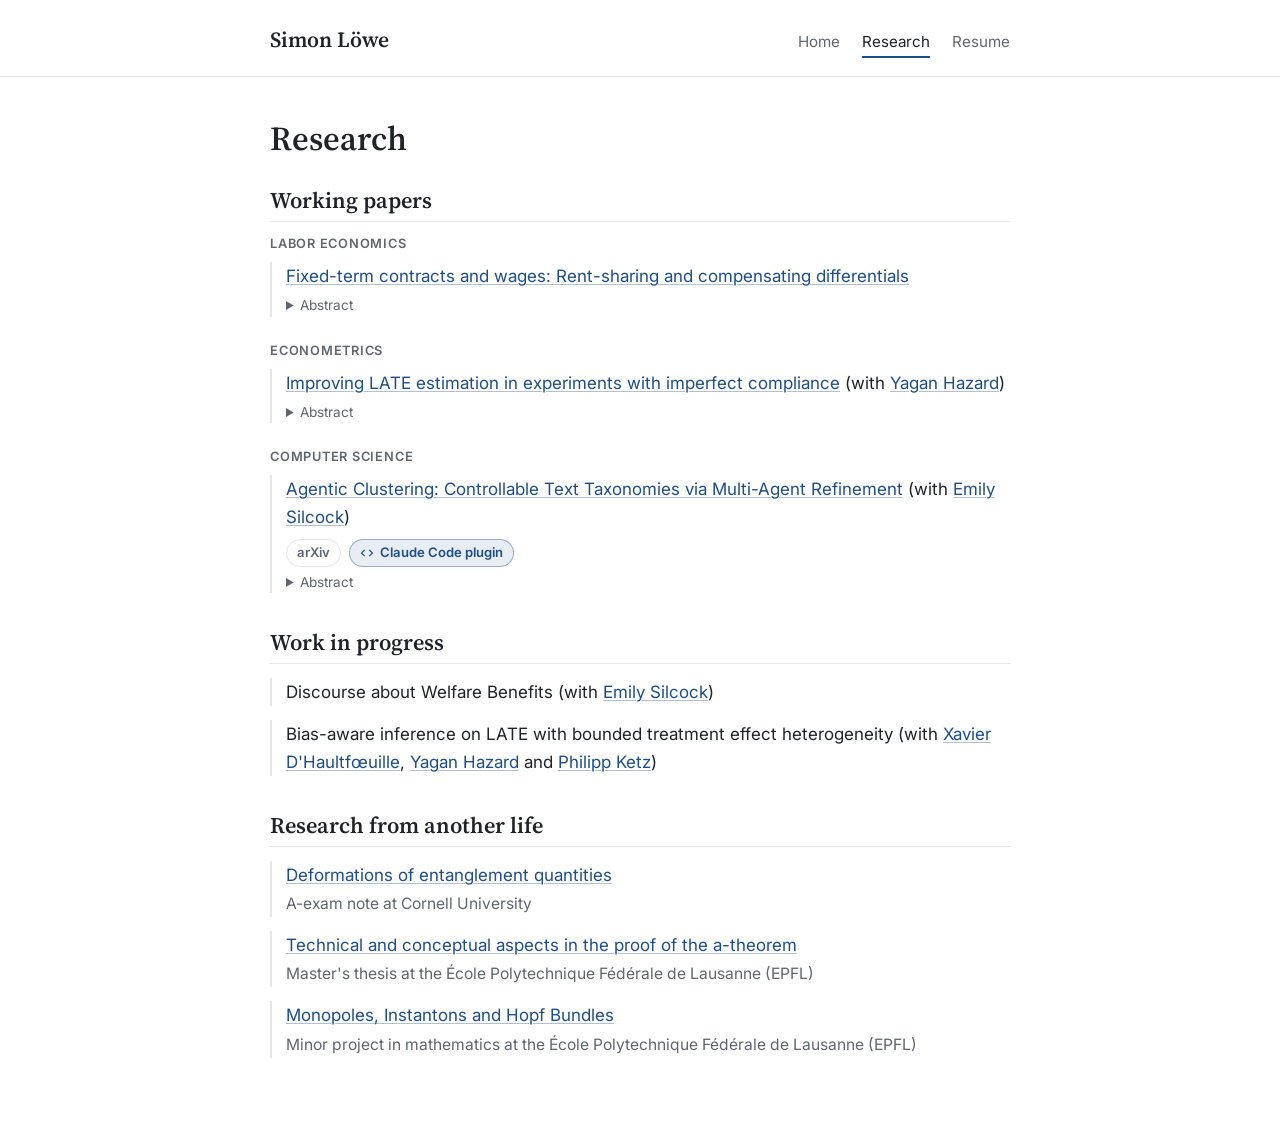
==== research.html @ dc2c5507 "Add Google Scholar link; show arXiv and Claude Code plugin as link buttons Co-Authored-By: Claude Op" ====
<!DOCTYPE html>
<html lang="en">
<head>
<meta charset="utf-8">
<meta name="viewport" content="width=device-width, initial-scale=1">
<meta name="color-scheme" content="light dark">
<title>Research | Simon Löwe</title>
<link rel="preconnect" href="https://fonts.googleapis.com">
<link rel="preconnect" href="https://fonts.gstatic.com" crossorigin>
<link href="https://fonts.googleapis.com/css2?family=Inter:wght@400;600&amp;family=Source+Serif+4:opsz,wght@8..60,600&amp;display=swap" rel="stylesheet">
<link rel="stylesheet" href="style.css">
</head>
<body>
<header>
<div class="wrap">
<a class="name" href="index.html">Simon Löwe</a>
<nav>
<a href="index.html">Home</a>
<a class="current" aria-current="page" href="research.html">Research</a>
<a href="resume.html">Resume</a>
</nav>
</div>
</header>
<main class="wrap">
<h1>Research</h1>
<h2>Working papers</h2>
<h3>Labor economics</h3>
<ul class="pubs" role="list">
<li><a href="papers/fixed-term-contracts-and-wages.pdf">Fixed-term contracts and wages: Rent-sharing and compensating differentials</a>
<details><summary>Abstract</summary><p>The effect of fixed-term contracts on wages is theoretically ambiguous. I introduce a simple monopsonistic model which incorporates segmented fixed-term and open-ended contracts markets, differential rent-sharing and compensating wage differentials for job security. Using exhaustive French administrative data, I then confirm several predictions of the model, documenting novel empirical facts about FTCs and wages. While the overall average wage gap between the contract types is estimated to be a precise zero, wages vary differentially between both contract types, resulting in a wage premium for low productivity firms and a wage penalty for high productivity firms. I then further illustrate the differential rent-sharing mechanism by documenting that firms only extend about half of the wage premium of open-ended contract workers to fixed-term contract workers. Finally, I show that the degree of rent-sharing varies with local labor market concentration for OECs but not for FTCs.</p></details></li>
</ul>
<h3>Econometrics</h3>
<ul class="pubs" role="list">
<li><a href="papers/late-estimation-imperfect-compliance.pdf">Improving LATE estimation in experiments with imperfect compliance</a> (with <a href="https://yaganhazard.github.io/">Yagan Hazard</a>)
<details><summary>Abstract</summary><p>The evaluation of many policies of interest (e.g., educational and training programs) inevitably face incomplete treatment group take-up. Estimation of causal effects in these controlled or natural “experiments with imperfect compliance” usually relies on an Instrumental Variable (IV) strategy, which often yields imprecise and thus possibly uninformative inference when compliance rates are low. We tackle this problem by proposing a Test-and-Select estimator that exploits covariate information to restrict estimation to a subpopulation with non-zero compliance. We derive the asymptotic properties of our proposed estimator under standard and weak-IV-like asymptotics, and study its finite sample properties in Monte Carlo simulations. We provide conditions under which it dominates the usual 2SLS estimator in terms of precision. Under an assumption on the degree of treatment effect heterogeneity, our estimator remains first-order unbiased with respect to the Local Average Treatment Effect (LATE) estimand, setting it apart from alternatives in the burgeoning literature on the use of first-stage heterogeneity to improve the precision of IV estimators. This robustness to treatment effect heterogeneity and the potential for precision gains are illustrated using Monte Carlo simulations and two empirical applications. Applying this new estimation procedure to the returns to schooling example (where compulsory schooling laws serve as instruments for educational attainment), we document that our methodology reduces standard errors by 12% to 48% depending on specifications.</p></details></li>
</ul>
<h3>Computer science</h3>
<ul class="pubs" role="list">
<li><a href="https://arxiv.org/abs/2606.01255">Agentic Clustering: Controllable Text Taxonomies via Multi-Agent Refinement</a> (with <a href="https://www.emilysilcock.com/home">Emily Silcock</a>)
<div class="tags"><a href="https://arxiv.org/abs/2606.01255">arXiv</a><a class="highlight" href="https://github.com/emilysilcock/agentic-clustering/blob/main/plugin/README.md#installation"><svg viewBox="0 0 24 24" aria-hidden="true"><path d="M8.7 16.6 4.1 12l4.6-4.6L7.3 6l-6 6 6 6zm6.6 0 4.6-4.6-4.6-4.6L16.7 6l6 6-6 6z"/></svg>Claude Code plugin</a></div>
<details><summary>Abstract</summary><p>Recent text-clustering methods use large language models to propose a cluster taxonomy from a corpus and then assign each text to it. These pipelines are fundamentally programmatic: the sequence of LLM calls and the rules for stopping, merging, and splitting clusters are fixed in code in advance, so they generalise poorly across corpora of different structure and cannot easily incorporate user-supplied constraints such as a target cluster count or a clustering intent. We propose an agentic alternative in which an orchestrator LLM inspects the state of the discovery process at each step and dispatches one of a small set of specialised agents - proposer, synthesizer, auditor, investigator, and critic - adapting the pipeline to the corpus rather than executing a fixed one. On seven public text-clustering benchmarks the method achieves state-of-the-art performance, beating the strongest prior LLM baseline by up to 32% in ARI.</p></details></li>
</ul>
<h2>Work in progress</h2>
<ul class="pubs" role="list">
<li>Discourse about Welfare Benefits (with <a href="https://www.emilysilcock.com/home">Emily Silcock</a>)</li>
<li>Bias-aware inference on LATE with bounded treatment effect heterogeneity (with <a href="https://faculty.crest.fr/xdhaultfoeuille/">Xavier D'Haultfœuille</a>, <a href="https://yaganhazard.github.io/">Yagan Hazard</a> and <a href="https://www.parisschoolofeconomics.com/ketz-philipp/">Philipp Ketz</a>)</li>
</ul>
<h2>Research from another life</h2>
<ul class="pubs" role="list">
<li><a href="papers/deformations-of-entanglement-quantities.pdf">Deformations of entanglement quantities</a><br><span class="note">A-exam note at Cornell University</span></li>
<li><a href="papers/a-theorem-master-thesis.pdf">Technical and conceptual aspects in the proof of the a-theorem</a><br><span class="note">Master's thesis at the École Polytechnique Fédérale de Lausanne (EPFL)</span></li>
<li><a href="papers/monopoles-instantons-hopf-bundles.pdf">Monopoles, Instantons and Hopf Bundles</a><br><span class="note">Minor project in mathematics at the École Polytechnique Fédérale de Lausanne (EPFL)</span></li>
</ul>
</main>
</body>
</html>
---- style.css ----
:root {
  --text: #1f2328;
  --muted: #5f6670;
  --rule: #e4e6ea;
  --accent: #1d4e89;
  --accent-hover: #0f3460;
  --bg: #ffffff;
  color-scheme: light dark;
  --serif: "Source Serif 4", Georgia, "Times New Roman", serif;
  --sans: "Inter", -apple-system, BlinkMacSystemFont, "Segoe UI", Roboto, Helvetica, Arial, sans-serif;
}

@media (prefers-color-scheme: dark) {
  :root {
    --text: #e6e7e9;
    --muted: #a0a6ae;
    --rule: #30343a;
    --accent: #8db8ec;
    --accent-hover: #b5d2f5;
    --bg: #16181b;
  }
}

*, *::before, *::after { box-sizing: border-box; }

html { -webkit-text-size-adjust: 100%; }

body {
  margin: 0;
  background: var(--bg);
  color: var(--text);
  font-family: var(--sans);
  font-size: 1.0625rem;
  line-height: 1.65;
  overflow-wrap: break-word;
}

.wrap {
  max-width: 780px;
  margin: 0 auto;
  padding-left: 20px;
  padding-right: 20px;
}

/* Header */
header {
  border-bottom: 1px solid var(--rule);
}

header .wrap {
  display: flex;
  flex-wrap: wrap;
  align-items: baseline;
  justify-content: space-between;
  gap: 8px 24px;
  padding-top: 22px;
  padding-bottom: 18px;
}

header .name {
  font-family: var(--serif);
  font-size: 1.35rem;
  font-weight: 600;
  color: var(--text);
  text-decoration: none;
}

nav {
  display: flex;
  flex-wrap: wrap;
  gap: 4px 22px;
  font-size: 0.95rem;
}

nav a {
  color: var(--muted);
  text-decoration: none;
  padding: 2px 0;
  border-bottom: 2px solid transparent;
}

nav a:hover { color: var(--text); }

nav a.current {
  color: var(--text);
  border-bottom-color: var(--accent);
}

/* Main content */
main {
  padding-top: 40px;
  padding-bottom: 72px;
}

h1, h2, h3 {
  font-family: var(--serif);
  font-weight: 600;
  line-height: 1.25;
}

h1 {
  font-size: 2.1rem;
  margin: 0 0 24px;
}

h2 {
  font-size: 1.4rem;
  margin: 36px 0 14px;
  padding-bottom: 6px;
  border-bottom: 1px solid var(--rule);
}

h3 {
  font-family: var(--sans);
  font-size: 0.8rem;
  font-weight: 600;
  letter-spacing: 0.06em;
  text-transform: uppercase;
  margin: 26px 0 10px;
  color: var(--muted);
}

h1 + h2 { margin-top: 28px; }
h2 + h3 { margin-top: 14px; }

p { margin: 0 0 16px; }

a {
  color: var(--accent);
  text-decoration: underline;
  text-decoration-thickness: 1px;
  text-underline-offset: 2px;
  text-decoration-color: color-mix(in srgb, var(--accent) 35%, transparent);
}

a:hover {
  color: var(--accent-hover);
  text-decoration-color: currentColor;
}

a:focus-visible {
  outline: 2px solid var(--accent);
  outline-offset: 2px;
  border-radius: 2px;
}

header .name:hover { color: var(--text); }

ul {
  margin: 0 0 16px;
  padding-left: 20px;
}

li { margin-bottom: 8px; }
ul:last-child { margin-bottom: 0; }
li::marker { color: var(--muted); }

li ul {
  margin-top: 6px;
  margin-bottom: 4px;
}

li li {
  margin-bottom: 4px;
  font-size: 0.95em;
  color: var(--muted);
}

.note {
  color: var(--muted);
  font-size: 0.92em;
}

.date {
  font-weight: 600;
}

/* Resume: date column beside each entry */
.cv {
  display: grid;
  gap: 18px;
  margin-bottom: 8px;
}

.entry {
  display: grid;
  grid-template-columns: 9.5rem 1fr;
  gap: 4px 24px;
}

.when {
  color: var(--muted);
  font-size: 0.92rem;
  padding-top: 2px;
}

.what { min-width: 0; }
.what strong { font-weight: 600; }

ul.details {
  list-style: none;
  padding-left: 0;
  margin: 4px 0 0;
}

ul.details li {
  margin-bottom: 2px;
  font-size: 0.93rem;
  color: var(--muted);
}

/* Home page: photo beside bio */
.intro {
  display: grid;
  grid-template-columns: 220px 1fr;
  gap: 36px;
  align-items: start;
}

.intro h1 { margin-bottom: 18px; }

img.profile {
  width: 100%;
  height: auto;
  display: block;
  border-radius: 6px;
  margin-top: 6px;
}

/* Lists of papers and links */
.pubs {
  list-style: none;
  padding-left: 0;
}

.pubs > li {
  margin-bottom: 14px;
  padding-left: 14px;
  border-left: 2px solid var(--rule);
}

@media (max-width: 640px) {
  body { font-size: 1rem; }
  main { padding-top: 28px; }
  h1 { font-size: 1.75rem; }
  .intro {
    grid-template-columns: 1fr;
    gap: 20px;
  }
  img.profile { max-width: 140px; margin-top: 0; }
  h2 { margin-top: 32px; font-size: 1.3rem; }
  header .wrap { padding-top: 16px; padding-bottom: 12px; row-gap: 4px; }
  nav { gap: 4px 18px; }
  .entry { grid-template-columns: 1fr; gap: 0; }
  .when { padding-top: 0; }
}

/* Profile links under the name */
.links {
  display: flex;
  flex-wrap: wrap;
  gap: 6px 20px;
  margin: -6px 0 20px;
  font-size: 0.93rem;
}

.links a {
  display: inline-flex;
  align-items: center;
  gap: 6px;
  color: var(--muted);
  text-decoration: none;
}

.links a:hover { color: var(--accent); }

.links svg {
  width: 16px;
  height: 16px;
  fill: currentColor;
  flex: none;
}

details { margin-top: 4px; }

summary {
  cursor: pointer;
  width: fit-content;
  font-size: 0.85rem;
  color: var(--muted);
}

summary:hover { color: var(--text); }

details p {
  margin: 8px 0 4px;
  font-size: 0.92rem;
  color: var(--muted);
  line-height: 1.6;
}

/* Small link buttons under a paper */
.tags {
  display: flex;
  flex-wrap: wrap;
  gap: 8px;
  margin-top: 8px;
}

.tags a {
  display: inline-flex;
  align-items: center;
  gap: 6px;
  padding: 2px 10px;
  border: 1px solid var(--rule);
  border-radius: 999px;
  font-size: 0.82rem;
  font-weight: 600;
  color: var(--muted);
  text-decoration: none;
}

.tags a:hover {
  border-color: var(--accent);
  color: var(--accent);
}

.tags a.highlight {
  border-color: color-mix(in srgb, var(--accent) 40%, transparent);
  background: color-mix(in srgb, var(--accent) 10%, transparent);
  color: var(--accent);
}

.tags a.highlight:hover { background: color-mix(in srgb, var(--accent) 18%, transparent); }

.tags svg {
  width: 14px;
  height: 14px;
  fill: currentColor;
}
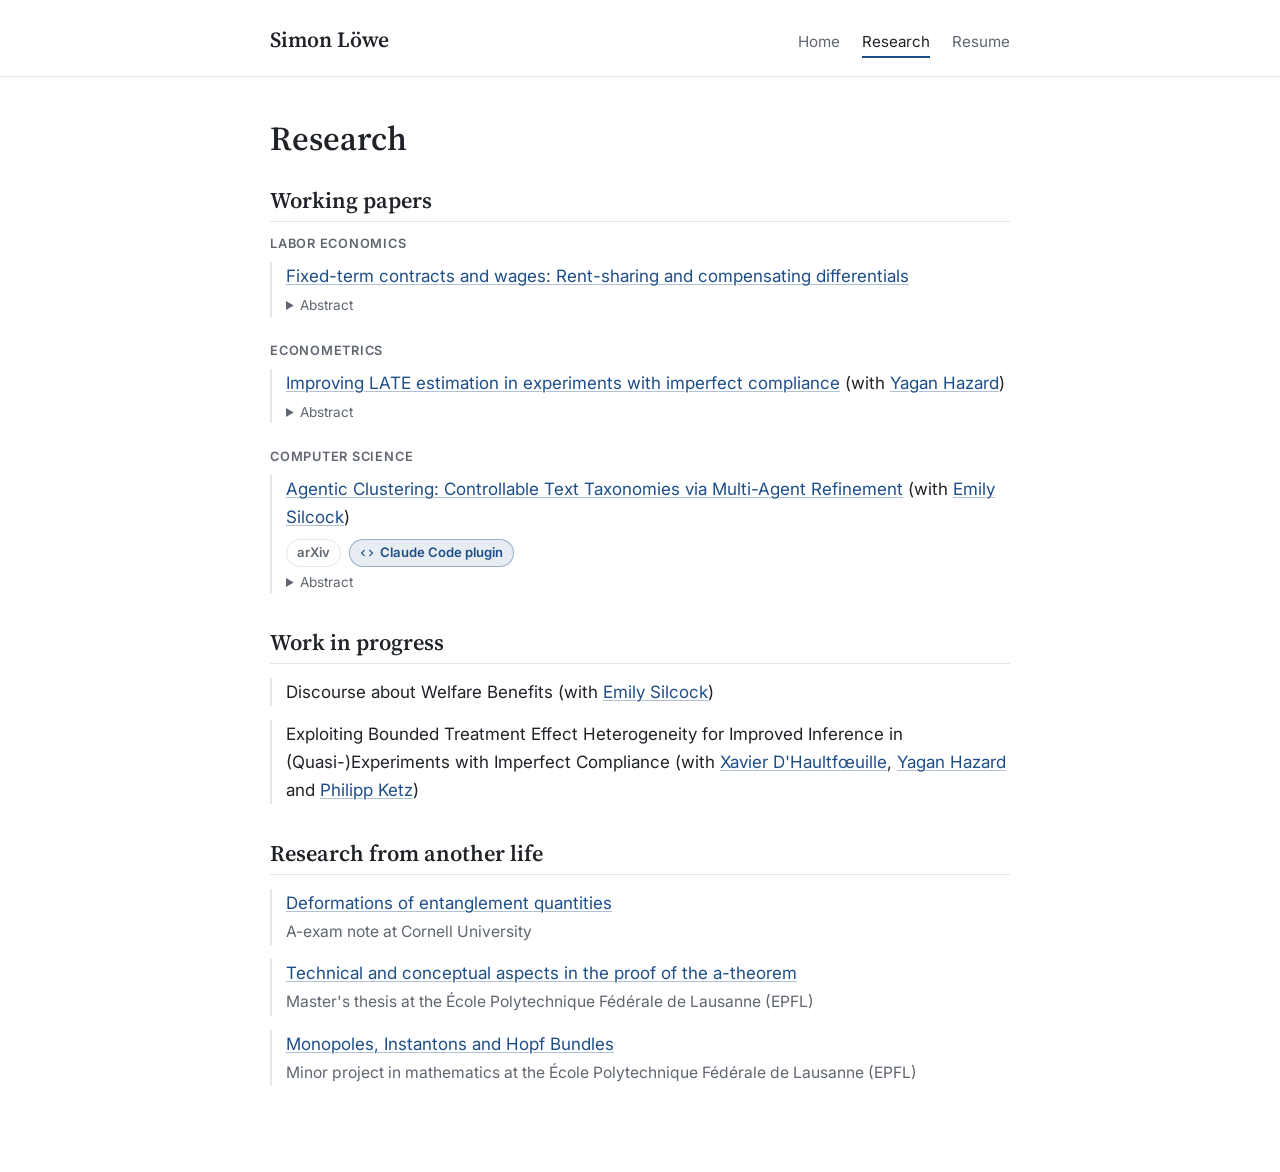
==== commit 016f4ccc: "Fix review findings: bio, paper links, metadata, favicon - Update home bio to match current research" ====
--- a/research.html
+++ b/research.html
@@ -5,6 +5,18 @@
 <meta name="viewport" content="width=device-width, initial-scale=1">
 <meta name="color-scheme" content="light dark">
 <title>Research | Simon Löwe</title>
+<meta name="description" content="Working papers and research by Simon Löwe on fixed-term contracts and wages, LATE estimation, and agentic text clustering.">
+<link rel="canonical" href="https://simon-lowe.github.io/research.html">
+<link rel="icon" href="favicon.svg" type="image/svg+xml">
+<link rel="icon" href="favicon.png" type="image/png" sizes="32x32">
+<link rel="apple-touch-icon" href="apple-touch-icon.png">
+<meta property="og:type" content="website">
+<meta property="og:site_name" content="Simon Löwe">
+<meta property="og:title" content="Research | Simon Löwe">
+<meta property="og:description" content="Working papers and research by Simon Löwe on fixed-term contracts and wages, LATE estimation, and agentic text clustering.">
+<meta property="og:url" content="https://simon-lowe.github.io/research.html">
+<meta property="og:image" content="https://simon-lowe.github.io/images/simon-loewe.jpg">
+<meta name="twitter:card" content="summary">
 <link rel="preconnect" href="https://fonts.googleapis.com">
 <link rel="preconnect" href="https://fonts.gstatic.com" crossorigin>
 <link href="https://fonts.googleapis.com/css2?family=Inter:wght@400;600&amp;family=Source+Serif+4:opsz,wght@8..60,600&amp;display=swap" rel="stylesheet">
@@ -31,19 +43,19 @@
 </ul>
 <h3>Econometrics</h3>
 <ul class="pubs" role="list">
-<li><a href="papers/late-estimation-imperfect-compliance.pdf">Improving LATE estimation in experiments with imperfect compliance</a> (with <a href="https://yaganhazard.github.io/">Yagan Hazard</a>)
+<li><a href="https://yaganhazard.github.io/assets/files/LATEPS_JMP.pdf">Improving LATE estimation in experiments with imperfect compliance</a> (with <a href="https://yaganhazard.github.io/">Yagan Hazard</a>)
 <details><summary>Abstract</summary><p>The evaluation of many policies of interest (e.g., educational and training programs) inevitably face incomplete treatment group take-up. Estimation of causal effects in these controlled or natural “experiments with imperfect compliance” usually relies on an Instrumental Variable (IV) strategy, which often yields imprecise and thus possibly uninformative inference when compliance rates are low. We tackle this problem by proposing a Test-and-Select estimator that exploits covariate information to restrict estimation to a subpopulation with non-zero compliance. We derive the asymptotic properties of our proposed estimator under standard and weak-IV-like asymptotics, and study its finite sample properties in Monte Carlo simulations. We provide conditions under which it dominates the usual 2SLS estimator in terms of precision. Under an assumption on the degree of treatment effect heterogeneity, our estimator remains first-order unbiased with respect to the Local Average Treatment Effect (LATE) estimand, setting it apart from alternatives in the burgeoning literature on the use of first-stage heterogeneity to improve the precision of IV estimators. This robustness to treatment effect heterogeneity and the potential for precision gains are illustrated using Monte Carlo simulations and two empirical applications. Applying this new estimation procedure to the returns to schooling example (where compulsory schooling laws serve as instruments for educational attainment), we document that our methodology reduces standard errors by 12% to 48% depending on specifications.</p></details></li>
 </ul>
 <h3>Computer science</h3>
 <ul class="pubs" role="list">
-<li><a href="https://arxiv.org/abs/2606.01255">Agentic Clustering: Controllable Text Taxonomies via Multi-Agent Refinement</a> (with <a href="https://www.emilysilcock.com/home">Emily Silcock</a>)
+<li><a href="https://arxiv.org/abs/2606.01255">Agentic Clustering: Controllable Text Taxonomies via Multi-Agent Refinement</a> (with <a href="https://emilysilcock.com/">Emily Silcock</a>)
 <div class="tags"><a href="https://arxiv.org/abs/2606.01255">arXiv</a><a class="highlight" href="https://github.com/emilysilcock/agentic-clustering/blob/main/plugin/README.md#installation"><svg viewBox="0 0 24 24" aria-hidden="true"><path d="M8.7 16.6 4.1 12l4.6-4.6L7.3 6l-6 6 6 6zm6.6 0 4.6-4.6-4.6-4.6L16.7 6l6 6-6 6z"/></svg>Claude Code plugin</a></div>
 <details><summary>Abstract</summary><p>Recent text-clustering methods use large language models to propose a cluster taxonomy from a corpus and then assign each text to it. These pipelines are fundamentally programmatic: the sequence of LLM calls and the rules for stopping, merging, and splitting clusters are fixed in code in advance, so they generalise poorly across corpora of different structure and cannot easily incorporate user-supplied constraints such as a target cluster count or a clustering intent. We propose an agentic alternative in which an orchestrator LLM inspects the state of the discovery process at each step and dispatches one of a small set of specialised agents - proposer, synthesizer, auditor, investigator, and critic - adapting the pipeline to the corpus rather than executing a fixed one. On seven public text-clustering benchmarks the method achieves state-of-the-art performance, beating the strongest prior LLM baseline by up to 32% in ARI.</p></details></li>
 </ul>
 <h2>Work in progress</h2>
 <ul class="pubs" role="list">
-<li>Discourse about Welfare Benefits (with <a href="https://www.emilysilcock.com/home">Emily Silcock</a>)</li>
-<li>Bias-aware inference on LATE with bounded treatment effect heterogeneity (with <a href="https://faculty.crest.fr/xdhaultfoeuille/">Xavier D'Haultfœuille</a>, <a href="https://yaganhazard.github.io/">Yagan Hazard</a> and <a href="https://www.parisschoolofeconomics.com/ketz-philipp/">Philipp Ketz</a>)</li>
+<li>Discourse about Welfare Benefits (with <a href="https://emilysilcock.com/">Emily Silcock</a>)</li>
+<li>Exploiting Bounded Treatment Effect Heterogeneity for Improved Inference in (Quasi-)Experiments with Imperfect Compliance (with <a href="https://faculty.crest.fr/xdhaultfoeuille/">Xavier D'Haultfœuille</a>, <a href="https://yaganhazard.github.io/">Yagan Hazard</a> and <a href="https://www.parisschoolofeconomics.com/ketz-philipp/">Philipp Ketz</a>)</li>
 </ul>
 <h2>Research from another life</h2>
 <ul class="pubs" role="list">
--- a/style.css
+++ b/style.css
@@ -199,14 +199,26 @@
 
 ul.details {
   list-style: none;
+  display: grid;
+  gap: 6px;
+  margin: 8px 0 0;
   padding-left: 0;
-  margin: 4px 0 0;
 }
 
 ul.details li {
-  margin-bottom: 2px;
+  position: relative;
+  margin: 0;
+  padding-left: 16px;
   font-size: 0.93rem;
-  color: var(--muted);
+  line-height: 1.45;
+  color: var(--muted);
+}
+
+ul.details li::before {
+  content: "–";
+  position: absolute;
+  left: 0;
+  color: color-mix(in srgb, var(--muted) 60%, transparent);
 }
 
 /* Home page: photo beside bio */
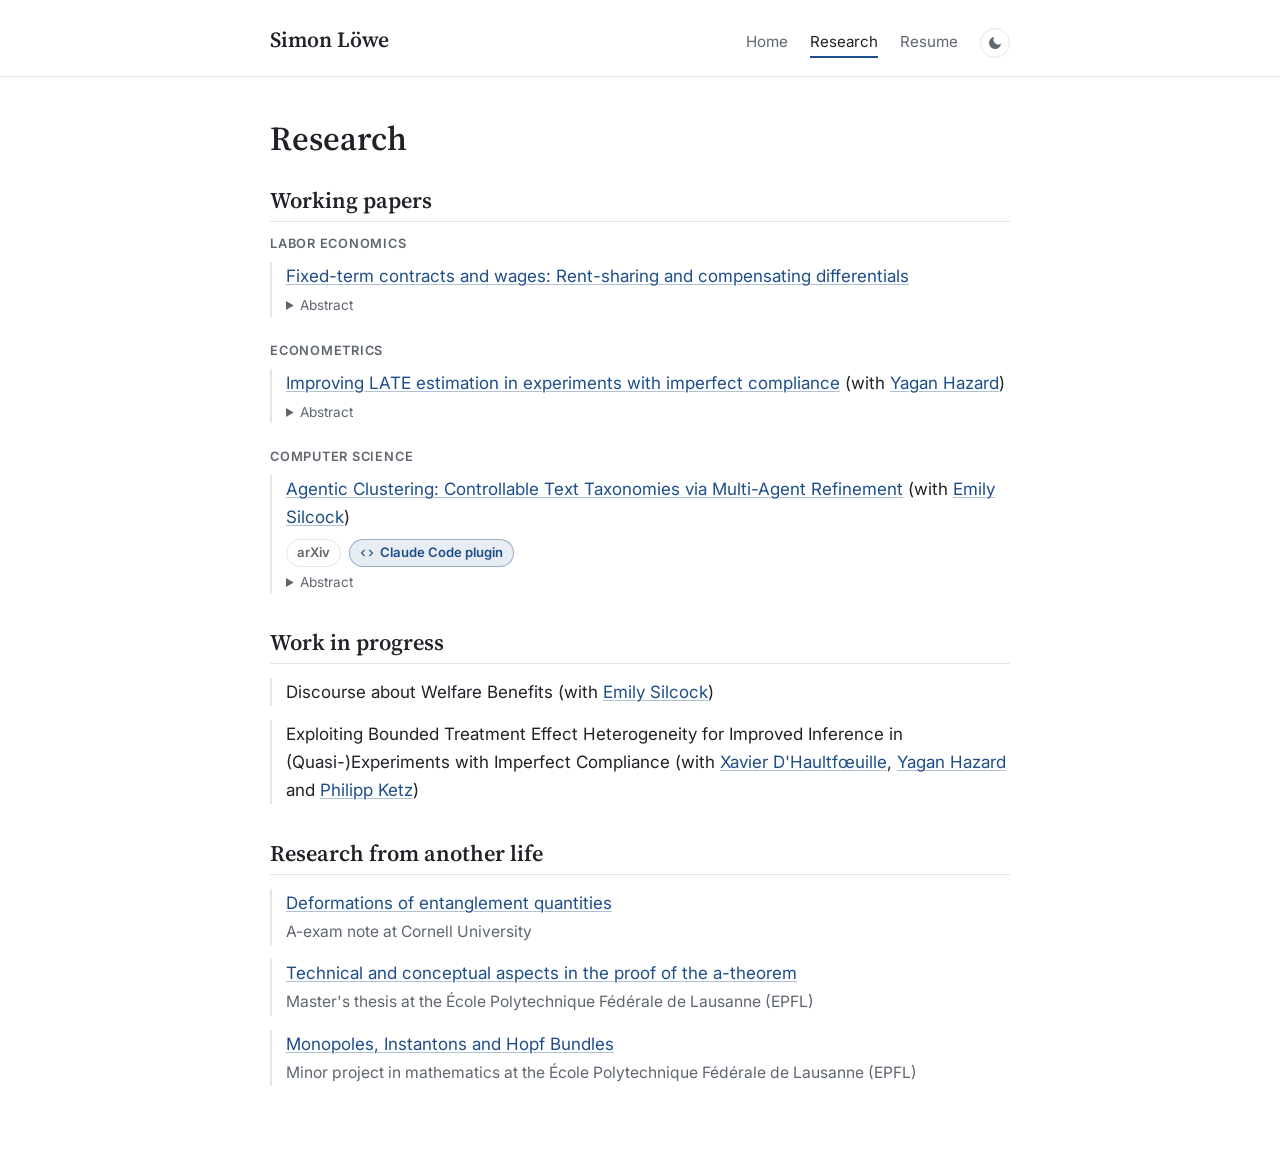
==== commit 4c3997c6: "Add a light/dark theme toggle The site follows the visitor's system setting by default; a header but" ====
--- a/research.html
+++ b/research.html
@@ -3,7 +3,7 @@
 <head>
 <meta charset="utf-8">
 <meta name="viewport" content="width=device-width, initial-scale=1">
-<meta name="color-scheme" content="light dark">
+<meta name="color-scheme" content="light">
 <title>Research | Simon Löwe</title>
 <meta name="description" content="Working papers and research by Simon Löwe on fixed-term contracts and wages, LATE estimation, and agentic text clustering.">
 <link rel="canonical" href="https://simon-lowe.github.io/research.html">
@@ -21,6 +21,8 @@
 <link rel="preconnect" href="https://fonts.gstatic.com" crossorigin>
 <link href="https://fonts.googleapis.com/css2?family=Inter:wght@400;600&amp;family=Source+Serif+4:opsz,wght@8..60,600&amp;display=swap" rel="stylesheet">
 <link rel="stylesheet" href="style.css">
+<script>(function(){var t;try{t=localStorage.getItem("theme")}catch(e){}if(t==="dark"||(!t&&matchMedia("(prefers-color-scheme: dark)").matches))document.documentElement.dataset.theme="dark"})()</script>
+<script src="theme.js" defer></script>
 </head>
 <body>
 <header>
@@ -30,6 +32,7 @@
 <a href="index.html">Home</a>
 <a class="current" aria-current="page" href="research.html">Research</a>
 <a href="resume.html">Resume</a>
+<button class="theme-toggle" type="button" aria-label="Switch to dark mode" title="Switch to dark mode"><svg class="moon" viewBox="0 0 24 24" aria-hidden="true"><path d="M21 12.8A9 9 0 1 1 11.2 3a7 7 0 0 0 9.8 9.8z"/></svg><svg class="sun" viewBox="0 0 24 24" aria-hidden="true"><path d="M12 7a5 5 0 1 0 0 10 5 5 0 0 0 0-10zm0-5 1 3h-2zm0 20-1-3h2zM2 12l3-1v2zm20 0-3 1v-2zM4.9 4.9l2.8 1.4-1.4 1.4zm14.2 14.2-2.8-1.4 1.4-1.4zM4.9 19.1l1.4-2.8 1.4 1.4zM19.1 4.9l-1.4 2.8-1.4-1.4z"/></svg></button>
 </nav>
 </div>
 </header>
--- a/style.css
+++ b/style.css
@@ -5,20 +5,20 @@
   --accent: #1d4e89;
   --accent-hover: #0f3460;
   --bg: #ffffff;
-  color-scheme: light dark;
+  color-scheme: light;
   --serif: "Source Serif 4", Georgia, "Times New Roman", serif;
   --sans: "Inter", -apple-system, BlinkMacSystemFont, "Segoe UI", Roboto, Helvetica, Arial, sans-serif;
 }
 
-@media (prefers-color-scheme: dark) {
-  :root {
-    --text: #e6e7e9;
-    --muted: #a0a6ae;
-    --rule: #30343a;
-    --accent: #8db8ec;
-    --accent-hover: #b5d2f5;
-    --bg: #16181b;
-  }
+/* Dark theme: follows the system setting until the header toggle (theme.js) sets a choice */
+:root[data-theme="dark"] {
+  color-scheme: dark;
+  --text: #e6e7e9;
+  --muted: #a0a6ae;
+  --rule: #30343a;
+  --accent: #8db8ec;
+  --accent-hover: #b5d2f5;
+  --bg: #16181b;
 }
 
 *, *::before, *::after { box-sizing: border-box; }
@@ -80,6 +80,34 @@
 }
 
 nav a:hover { color: var(--text); }
+
+nav { align-items: center; }
+
+.theme-toggle {
+  display: inline-flex;
+  align-items: center;
+  justify-content: center;
+  width: 30px;
+  height: 30px;
+  padding: 0;
+  border: 1px solid var(--rule);
+  border-radius: 999px;
+  background: transparent;
+  color: var(--muted);
+  cursor: pointer;
+}
+
+.theme-toggle:hover { color: var(--text); border-color: var(--muted); }
+
+.theme-toggle:focus-visible {
+  outline: 2px solid var(--accent);
+  outline-offset: 2px;
+}
+
+.theme-toggle svg { width: 16px; height: 16px; fill: currentColor; }
+.theme-toggle .sun { display: none; }
+:root[data-theme="dark"] .theme-toggle .sun { display: block; }
+:root[data-theme="dark"] .theme-toggle .moon { display: none; }
 
 nav a.current {
   color: var(--text);
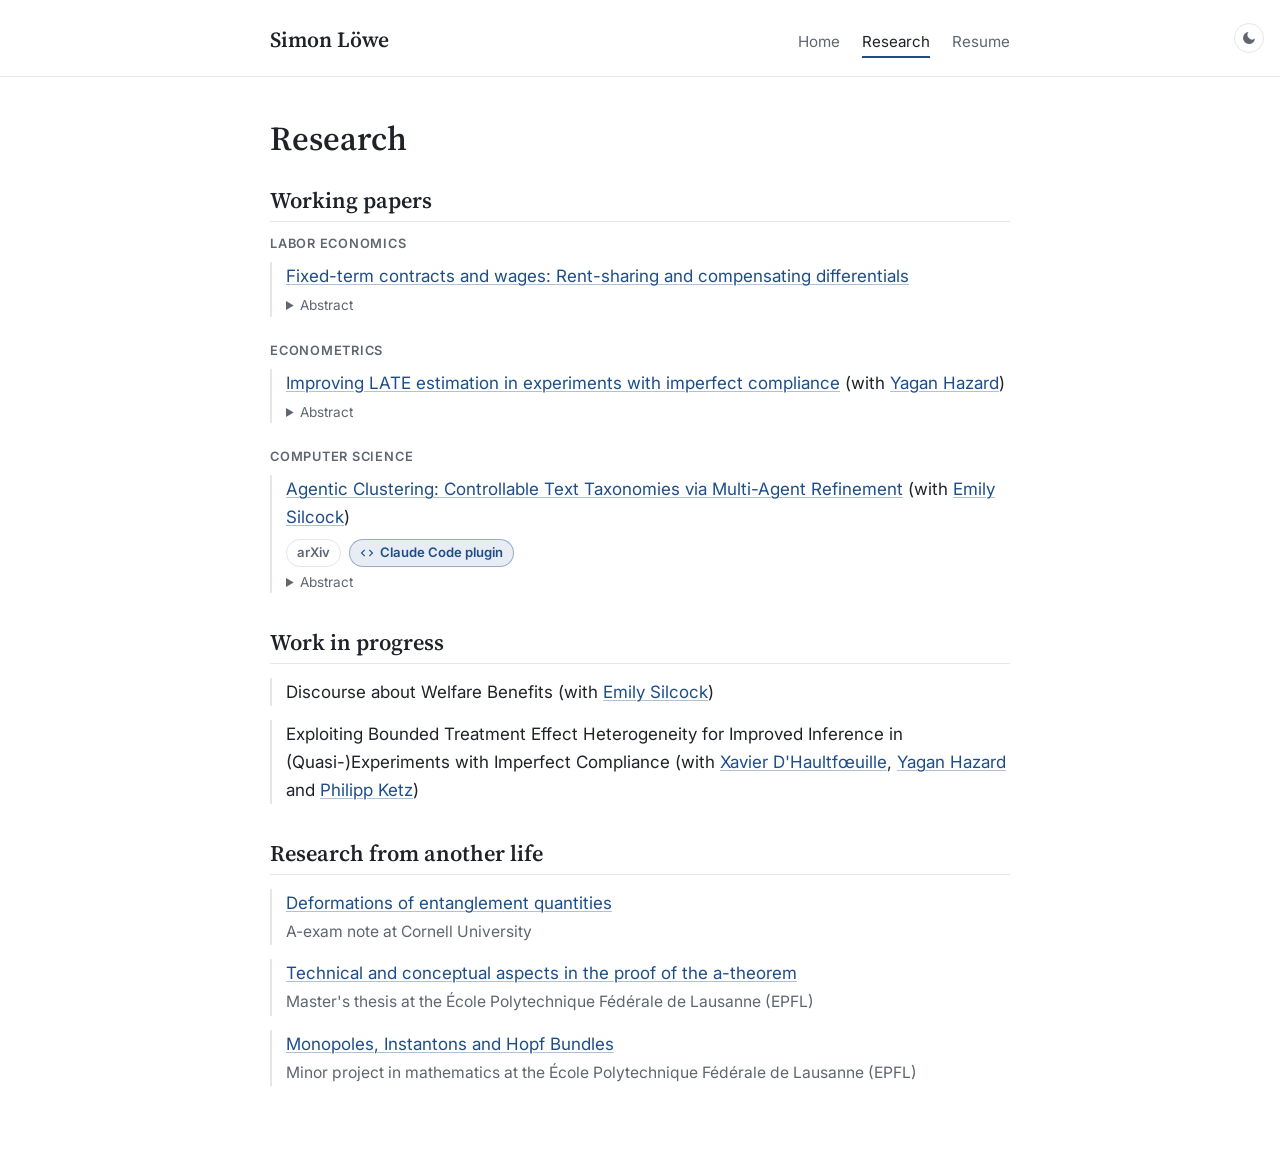
==== commit 22b6d107: "Pin theme toggle to the right edge of the screen Co-Authored-By: Claude Opus 5.5 (1M context) <norep" ====
--- a/research.html
+++ b/research.html
@@ -32,9 +32,9 @@
 <a href="index.html">Home</a>
 <a class="current" aria-current="page" href="research.html">Research</a>
 <a href="resume.html">Resume</a>
-<button class="theme-toggle" type="button" aria-label="Switch to dark mode" title="Switch to dark mode"><svg class="moon" viewBox="0 0 24 24" aria-hidden="true"><path d="M21 12.8A9 9 0 1 1 11.2 3a7 7 0 0 0 9.8 9.8z"/></svg><svg class="sun" viewBox="0 0 24 24" aria-hidden="true"><path d="M12 7a5 5 0 1 0 0 10 5 5 0 0 0 0-10zm0-5 1 3h-2zm0 20-1-3h2zM2 12l3-1v2zm20 0-3 1v-2zM4.9 4.9l2.8 1.4-1.4 1.4zm14.2 14.2-2.8-1.4 1.4-1.4zM4.9 19.1l1.4-2.8 1.4 1.4zM19.1 4.9l-1.4 2.8-1.4-1.4z"/></svg></button>
 </nav>
 </div>
+<button class="theme-toggle" type="button" aria-label="Switch to dark mode" title="Switch to dark mode"><svg class="moon" viewBox="0 0 24 24" aria-hidden="true"><path d="M21 12.8A9 9 0 1 1 11.2 3a7 7 0 0 0 9.8 9.8z"/></svg><svg class="sun" viewBox="0 0 24 24" aria-hidden="true"><path d="M12 7a5 5 0 1 0 0 10 5 5 0 0 0 0-10zm0-5 1 3h-2zm0 20-1-3h2zM2 12l3-1v2zm20 0-3 1v-2zM4.9 4.9l2.8 1.4-1.4 1.4zm14.2 14.2-2.8-1.4 1.4-1.4zM4.9 19.1l1.4-2.8 1.4 1.4zM19.1 4.9l-1.4 2.8-1.4-1.4z"/></svg></button>
 </header>
 <main class="wrap">
 <h1>Research</h1>
--- a/style.css
+++ b/style.css
@@ -44,6 +44,7 @@
 
 /* Header */
 header {
+  position: relative;
   border-bottom: 1px solid var(--rule);
 }
 
@@ -81,9 +82,11 @@
 
 nav a:hover { color: var(--text); }
 
-nav { align-items: center; }
-
 .theme-toggle {
+  position: absolute;
+  top: 50%;
+  right: 16px;
+  transform: translateY(-50%);
   display: inline-flex;
   align-items: center;
   justify-content: center;
@@ -279,7 +282,13 @@
   border-left: 2px solid var(--rule);
 }
 
+/* Keep the menu clear of the toggle once the screen edge reaches the content */
+@media (max-width: 900px) {
+  header .wrap { padding-right: 62px; }
+}
+
 @media (max-width: 640px) {
+  .theme-toggle { top: 18px; transform: none; }
   body { font-size: 1rem; }
   main { padding-top: 28px; }
   h1 { font-size: 1.75rem; }
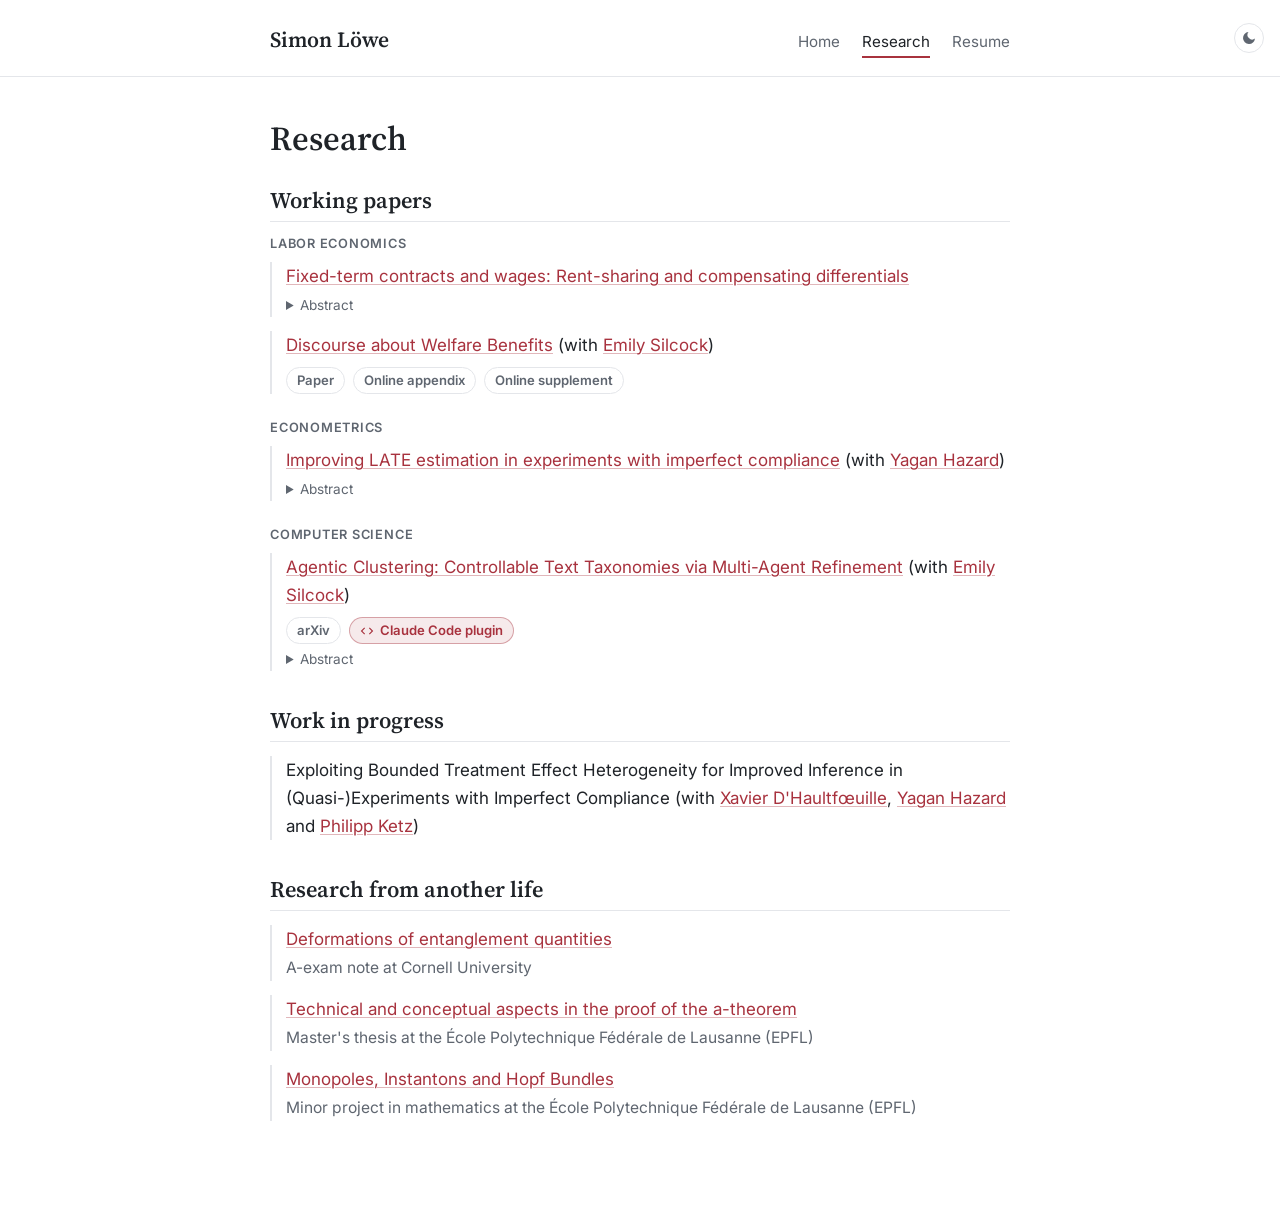
==== commit bf2d88c1: "Add Discourse about Welfare Benefits to working papers Links the paper, online appendix and suppleme" ====
--- a/research.html
+++ b/research.html
@@ -5,7 +5,7 @@
 <meta name="viewport" content="width=device-width, initial-scale=1">
 <meta name="color-scheme" content="light">
 <title>Research | Simon Löwe</title>
-<meta name="description" content="Working papers and research by Simon Löwe on fixed-term contracts and wages, LATE estimation, and agentic text clustering.">
+<meta name="description" content="Working papers and research by Simon Löwe on fixed-term contracts and wages, welfare discourse, LATE estimation, and agentic text clustering.">
 <link rel="canonical" href="https://simon-lowe.github.io/research.html">
 <link rel="icon" href="favicon.svg" type="image/svg+xml">
 <link rel="icon" href="favicon.png" type="image/png" sizes="32x32">
@@ -13,7 +13,7 @@
 <meta property="og:type" content="website">
 <meta property="og:site_name" content="Simon Löwe">
 <meta property="og:title" content="Research | Simon Löwe">
-<meta property="og:description" content="Working papers and research by Simon Löwe on fixed-term contracts and wages, LATE estimation, and agentic text clustering.">
+<meta property="og:description" content="Working papers and research by Simon Löwe on fixed-term contracts and wages, welfare discourse, LATE estimation, and agentic text clustering.">
 <meta property="og:url" content="https://simon-lowe.github.io/research.html">
 <meta property="og:image" content="https://simon-lowe.github.io/images/simon-loewe.jpg">
 <meta name="twitter:card" content="summary">
@@ -21,7 +21,7 @@
 <link rel="preconnect" href="https://fonts.gstatic.com" crossorigin>
 <link href="https://fonts.googleapis.com/css2?family=Inter:wght@400;600&amp;family=Source+Serif+4:opsz,wght@8..60,600&amp;display=swap" rel="stylesheet">
 <link rel="stylesheet" href="style.css">
-<script>(function(){var t;try{t=localStorage.getItem("theme")}catch(e){}if(t==="dark"||(!t&&matchMedia("(prefers-color-scheme: dark)").matches))document.documentElement.dataset.theme="dark"})()</script>
+<script>(function(){var t;try{t=localStorage.getItem("theme")}catch(e){}t=t||(/^theme=(dark|light)$/.exec(window.name)||[])[1];if(t==="dark"||(!t&&matchMedia("(prefers-color-scheme: dark)").matches))document.documentElement.dataset.theme="dark"})()</script>
 <script src="theme.js" defer></script>
 </head>
 <body>
@@ -43,6 +43,8 @@
 <ul class="pubs" role="list">
 <li><a href="papers/fixed-term-contracts-and-wages.pdf">Fixed-term contracts and wages: Rent-sharing and compensating differentials</a>
 <details><summary>Abstract</summary><p>The effect of fixed-term contracts on wages is theoretically ambiguous. I introduce a simple monopsonistic model which incorporates segmented fixed-term and open-ended contracts markets, differential rent-sharing and compensating wage differentials for job security. Using exhaustive French administrative data, I then confirm several predictions of the model, documenting novel empirical facts about FTCs and wages. While the overall average wage gap between the contract types is estimated to be a precise zero, wages vary differentially between both contract types, resulting in a wage premium for low productivity firms and a wage penalty for high productivity firms. I then further illustrate the differential rent-sharing mechanism by documenting that firms only extend about half of the wage premium of open-ended contract workers to fixed-term contract workers. Finally, I show that the degree of rent-sharing varies with local labor market concentration for OECs but not for FTCs.</p></details></li>
+<li><a href="https://emilysilcock.com/papers/discourse-about-welfare-benefits.pdf">Discourse about Welfare Benefits</a> (with <a href="https://emilysilcock.com/">Emily Silcock</a>)
+<div class="tags"><a href="https://emilysilcock.com/papers/discourse-about-welfare-benefits.pdf">Paper</a><a href="https://emilysilcock.com/papers/discourse-about-welfare-benefits-appendix.pdf">Online appendix</a><a href="https://emilysilcock.com/papers/discourse-about-welfare-benefits-supplement.pdf">Online supplement</a></div></li>
 </ul>
 <h3>Econometrics</h3>
 <ul class="pubs" role="list">
@@ -57,7 +59,6 @@
 </ul>
 <h2>Work in progress</h2>
 <ul class="pubs" role="list">
-<li>Discourse about Welfare Benefits (with <a href="https://emilysilcock.com/">Emily Silcock</a>)</li>
 <li>Exploiting Bounded Treatment Effect Heterogeneity for Improved Inference in (Quasi-)Experiments with Imperfect Compliance (with <a href="https://faculty.crest.fr/xdhaultfoeuille/">Xavier D'Haultfœuille</a>, <a href="https://yaganhazard.github.io/">Yagan Hazard</a> and <a href="https://www.parisschoolofeconomics.com/ketz-philipp/">Philipp Ketz</a>)</li>
 </ul>
 <h2>Research from another life</h2>
--- a/style.css
+++ b/style.css
@@ -2,8 +2,8 @@
   --text: #1f2328;
   --muted: #5f6670;
   --rule: #e4e6ea;
-  --accent: #1d4e89;
-  --accent-hover: #0f3460;
+  --accent: #a8323e;
+  --accent-hover: #7f2530;
   --bg: #ffffff;
   color-scheme: light;
   --serif: "Source Serif 4", Georgia, "Times New Roman", serif;
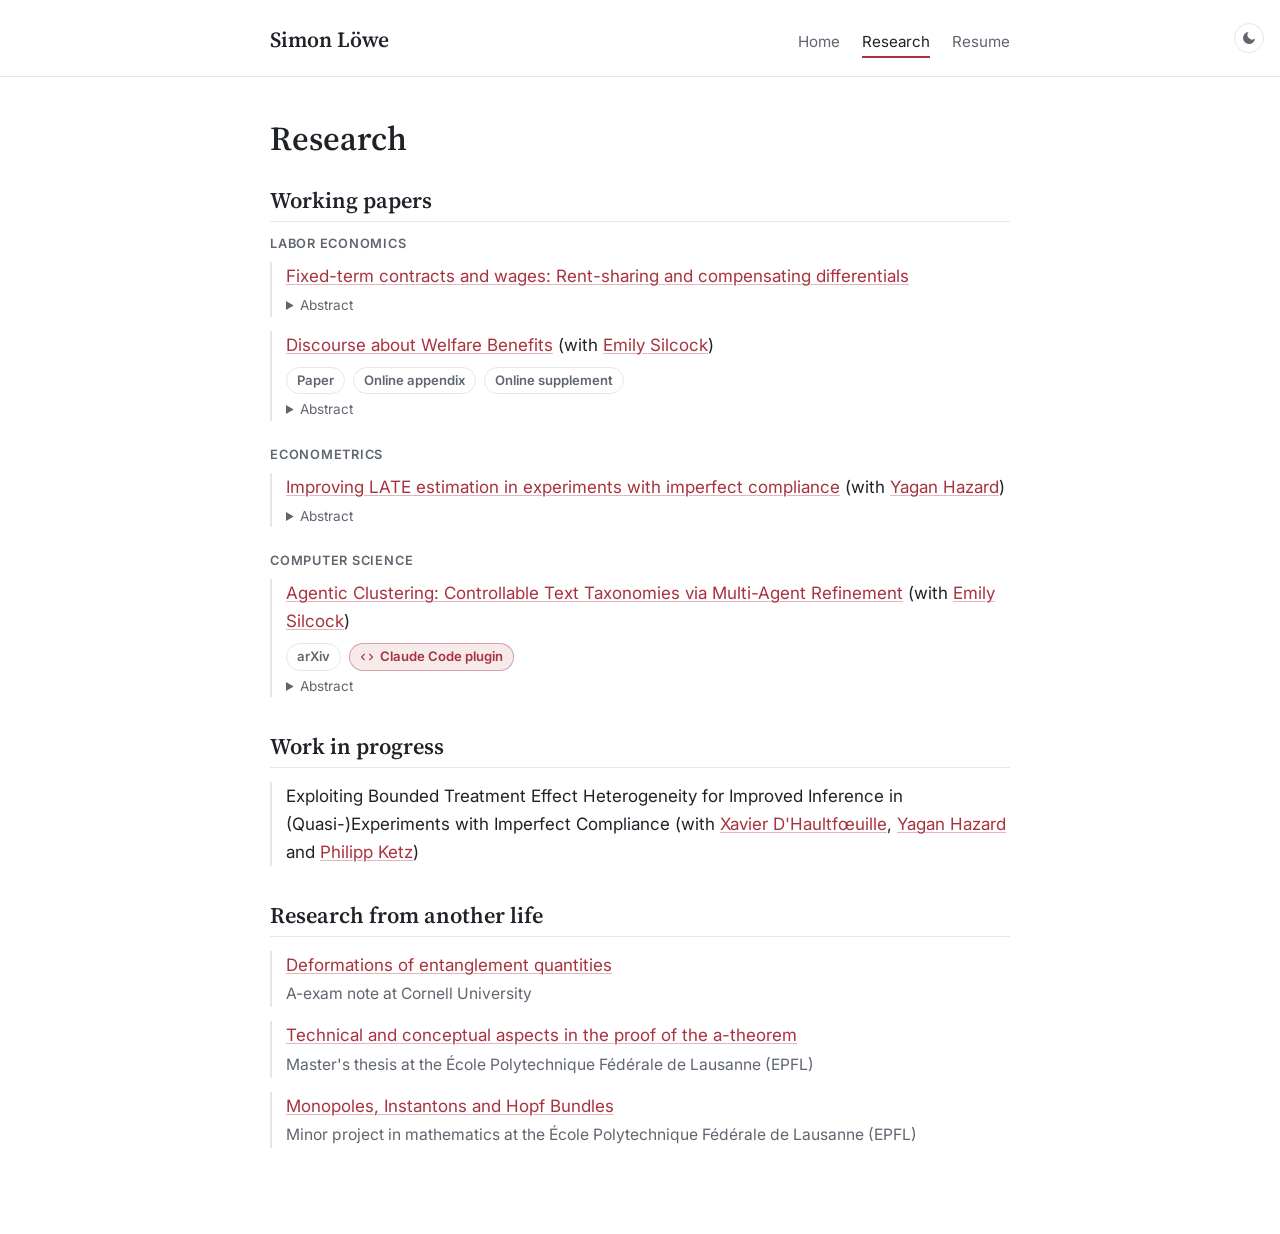
==== commit 4c4efa26: "Add abstract for Discourse about Welfare Benefits Co-Authored-By: Claude Opus 5.5 (1M context) <nore" ====
--- a/research.html
+++ b/research.html
@@ -44,7 +44,8 @@
 <li><a href="papers/fixed-term-contracts-and-wages.pdf">Fixed-term contracts and wages: Rent-sharing and compensating differentials</a>
 <details><summary>Abstract</summary><p>The effect of fixed-term contracts on wages is theoretically ambiguous. I introduce a simple monopsonistic model which incorporates segmented fixed-term and open-ended contracts markets, differential rent-sharing and compensating wage differentials for job security. Using exhaustive French administrative data, I then confirm several predictions of the model, documenting novel empirical facts about FTCs and wages. While the overall average wage gap between the contract types is estimated to be a precise zero, wages vary differentially between both contract types, resulting in a wage premium for low productivity firms and a wage penalty for high productivity firms. I then further illustrate the differential rent-sharing mechanism by documenting that firms only extend about half of the wage premium of open-ended contract workers to fixed-term contract workers. Finally, I show that the degree of rent-sharing varies with local labor market concentration for OECs but not for FTCs.</p></details></li>
 <li><a href="https://emilysilcock.com/papers/discourse-about-welfare-benefits.pdf">Discourse about Welfare Benefits</a> (with <a href="https://emilysilcock.com/">Emily Silcock</a>)
-<div class="tags"><a href="https://emilysilcock.com/papers/discourse-about-welfare-benefits.pdf">Paper</a><a href="https://emilysilcock.com/papers/discourse-about-welfare-benefits-appendix.pdf">Online appendix</a><a href="https://emilysilcock.com/papers/discourse-about-welfare-benefits-supplement.pdf">Online supplement</a></div></li>
+<div class="tags"><a href="https://emilysilcock.com/papers/discourse-about-welfare-benefits.pdf">Paper</a><a href="https://emilysilcock.com/papers/discourse-about-welfare-benefits-appendix.pdf">Online appendix</a><a href="https://emilysilcock.com/papers/discourse-about-welfare-benefits-supplement.pdf">Online supplement</a></div>
+<details><summary>Abstract</summary><p>We show policy discourse can substantially alter economic outcomes even when policy itself is unchanged, focusing on media discourse around welfare benefits. First, using 32.1 million newspaper articles from four countries, we characterise welfare discourse along three dimensions: framing, slant, and tropes. Discourse varies sharply across outlets: individual frames range from 1% to 33% of articles, and negative slant from 18% to 85%. 83% of negative stories invoke one of fourteen recurring welfare tropes. Second, we study the economic effects of this discourse, holding policy fundamentals fixed. Using an event-study design that exploits the timing of welfare coverage in The Sun newspaper, we find that Universal Credit applications fall by 7–8% after stories portraying individual claimants negatively, but not after policy or statistics frames, or positive stories. The response is stronger for stories that invoke a trope. Producing comparable changes through policy would require a 4–10% increase in benefit generosity.</p></details></li>
 </ul>
 <h3>Econometrics</h3>
 <ul class="pubs" role="list">
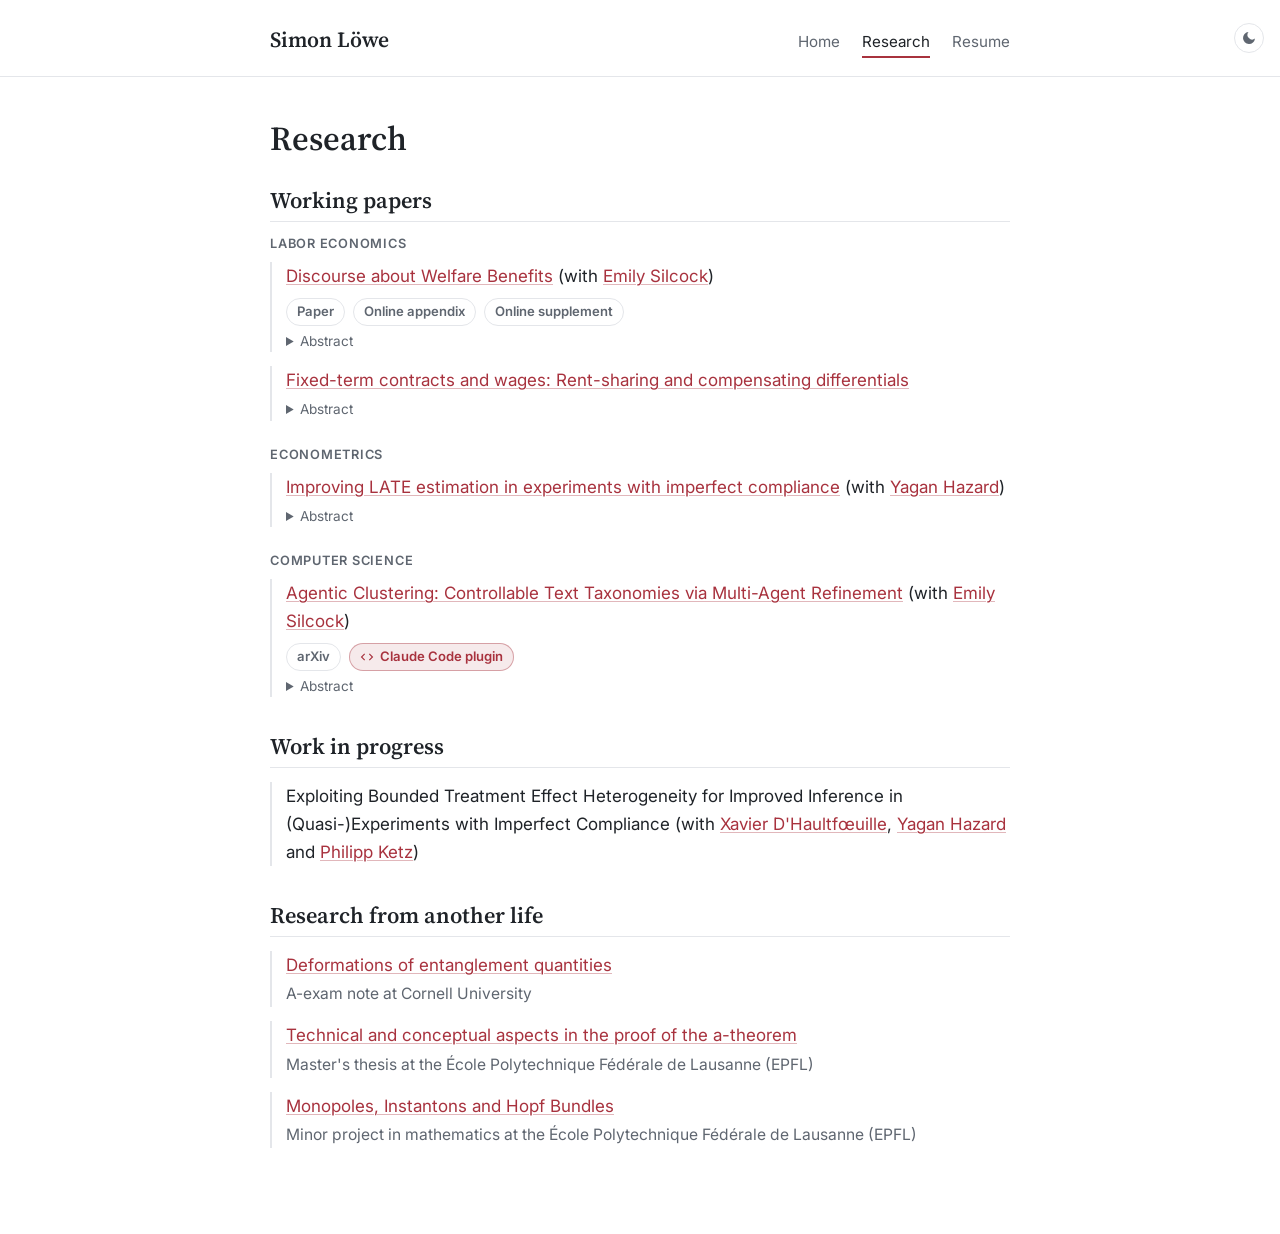
==== commit 187ad68a: "Make Discourse about Welfare Benefits the top paper Co-Authored-By: Claude Opus 5.5 (1M context) <no" ====
--- a/research.html
+++ b/research.html
@@ -41,11 +41,11 @@
 <h2>Working papers</h2>
 <h3>Labor economics</h3>
 <ul class="pubs" role="list">
-<li><a href="papers/fixed-term-contracts-and-wages.pdf">Fixed-term contracts and wages: Rent-sharing and compensating differentials</a>
-<details><summary>Abstract</summary><p>The effect of fixed-term contracts on wages is theoretically ambiguous. I introduce a simple monopsonistic model which incorporates segmented fixed-term and open-ended contracts markets, differential rent-sharing and compensating wage differentials for job security. Using exhaustive French administrative data, I then confirm several predictions of the model, documenting novel empirical facts about FTCs and wages. While the overall average wage gap between the contract types is estimated to be a precise zero, wages vary differentially between both contract types, resulting in a wage premium for low productivity firms and a wage penalty for high productivity firms. I then further illustrate the differential rent-sharing mechanism by documenting that firms only extend about half of the wage premium of open-ended contract workers to fixed-term contract workers. Finally, I show that the degree of rent-sharing varies with local labor market concentration for OECs but not for FTCs.</p></details></li>
 <li><a href="https://emilysilcock.com/papers/discourse-about-welfare-benefits.pdf">Discourse about Welfare Benefits</a> (with <a href="https://emilysilcock.com/">Emily Silcock</a>)
 <div class="tags"><a href="https://emilysilcock.com/papers/discourse-about-welfare-benefits.pdf">Paper</a><a href="https://emilysilcock.com/papers/discourse-about-welfare-benefits-appendix.pdf">Online appendix</a><a href="https://emilysilcock.com/papers/discourse-about-welfare-benefits-supplement.pdf">Online supplement</a></div>
 <details><summary>Abstract</summary><p>We show policy discourse can substantially alter economic outcomes even when policy itself is unchanged, focusing on media discourse around welfare benefits. First, using 32.1 million newspaper articles from four countries, we characterise welfare discourse along three dimensions: framing, slant, and tropes. Discourse varies sharply across outlets: individual frames range from 1% to 33% of articles, and negative slant from 18% to 85%. 83% of negative stories invoke one of fourteen recurring welfare tropes. Second, we study the economic effects of this discourse, holding policy fundamentals fixed. Using an event-study design that exploits the timing of welfare coverage in The Sun newspaper, we find that Universal Credit applications fall by 7–8% after stories portraying individual claimants negatively, but not after policy or statistics frames, or positive stories. The response is stronger for stories that invoke a trope. Producing comparable changes through policy would require a 4–10% increase in benefit generosity.</p></details></li>
+<li><a href="papers/fixed-term-contracts-and-wages.pdf">Fixed-term contracts and wages: Rent-sharing and compensating differentials</a>
+<details><summary>Abstract</summary><p>The effect of fixed-term contracts on wages is theoretically ambiguous. I introduce a simple monopsonistic model which incorporates segmented fixed-term and open-ended contracts markets, differential rent-sharing and compensating wage differentials for job security. Using exhaustive French administrative data, I then confirm several predictions of the model, documenting novel empirical facts about FTCs and wages. While the overall average wage gap between the contract types is estimated to be a precise zero, wages vary differentially between both contract types, resulting in a wage premium for low productivity firms and a wage penalty for high productivity firms. I then further illustrate the differential rent-sharing mechanism by documenting that firms only extend about half of the wage premium of open-ended contract workers to fixed-term contract workers. Finally, I show that the degree of rent-sharing varies with local labor market concentration for OECs but not for FTCs.</p></details></li>
 </ul>
 <h3>Econometrics</h3>
 <ul class="pubs" role="list">
